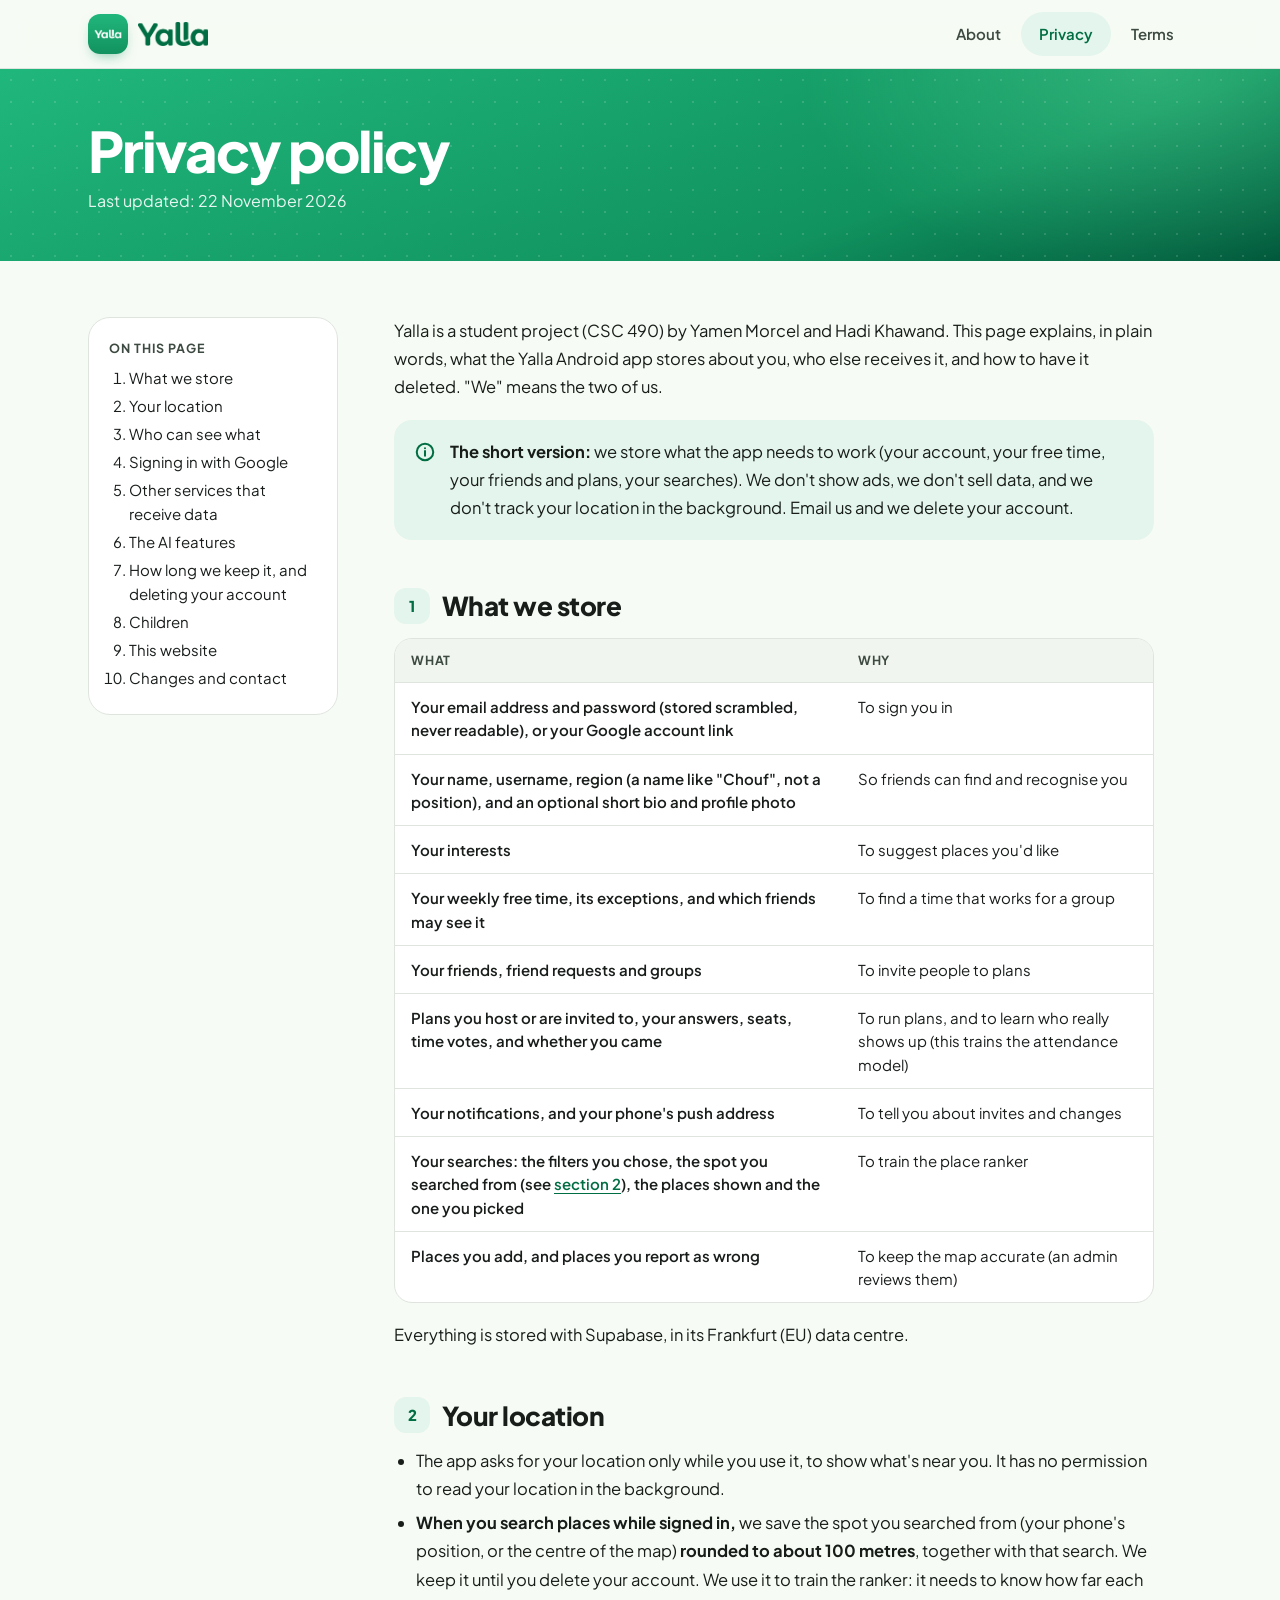
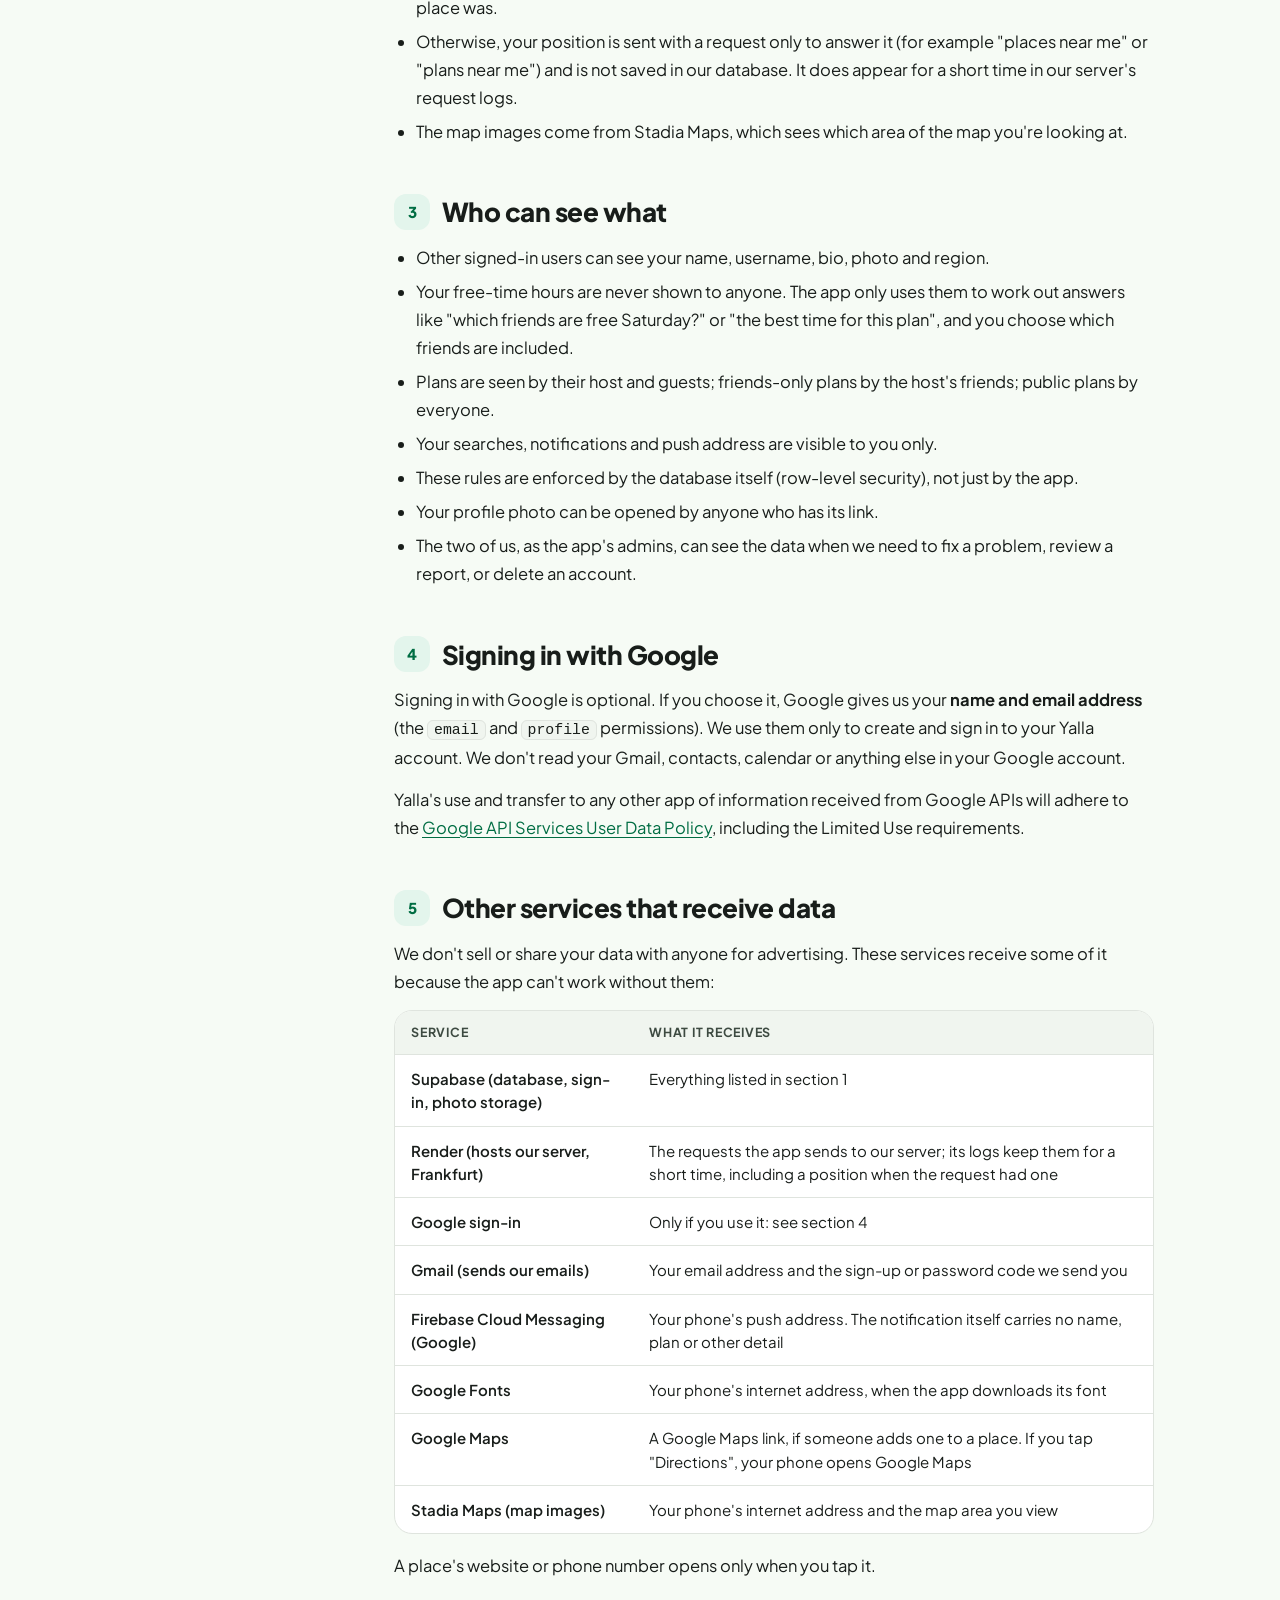
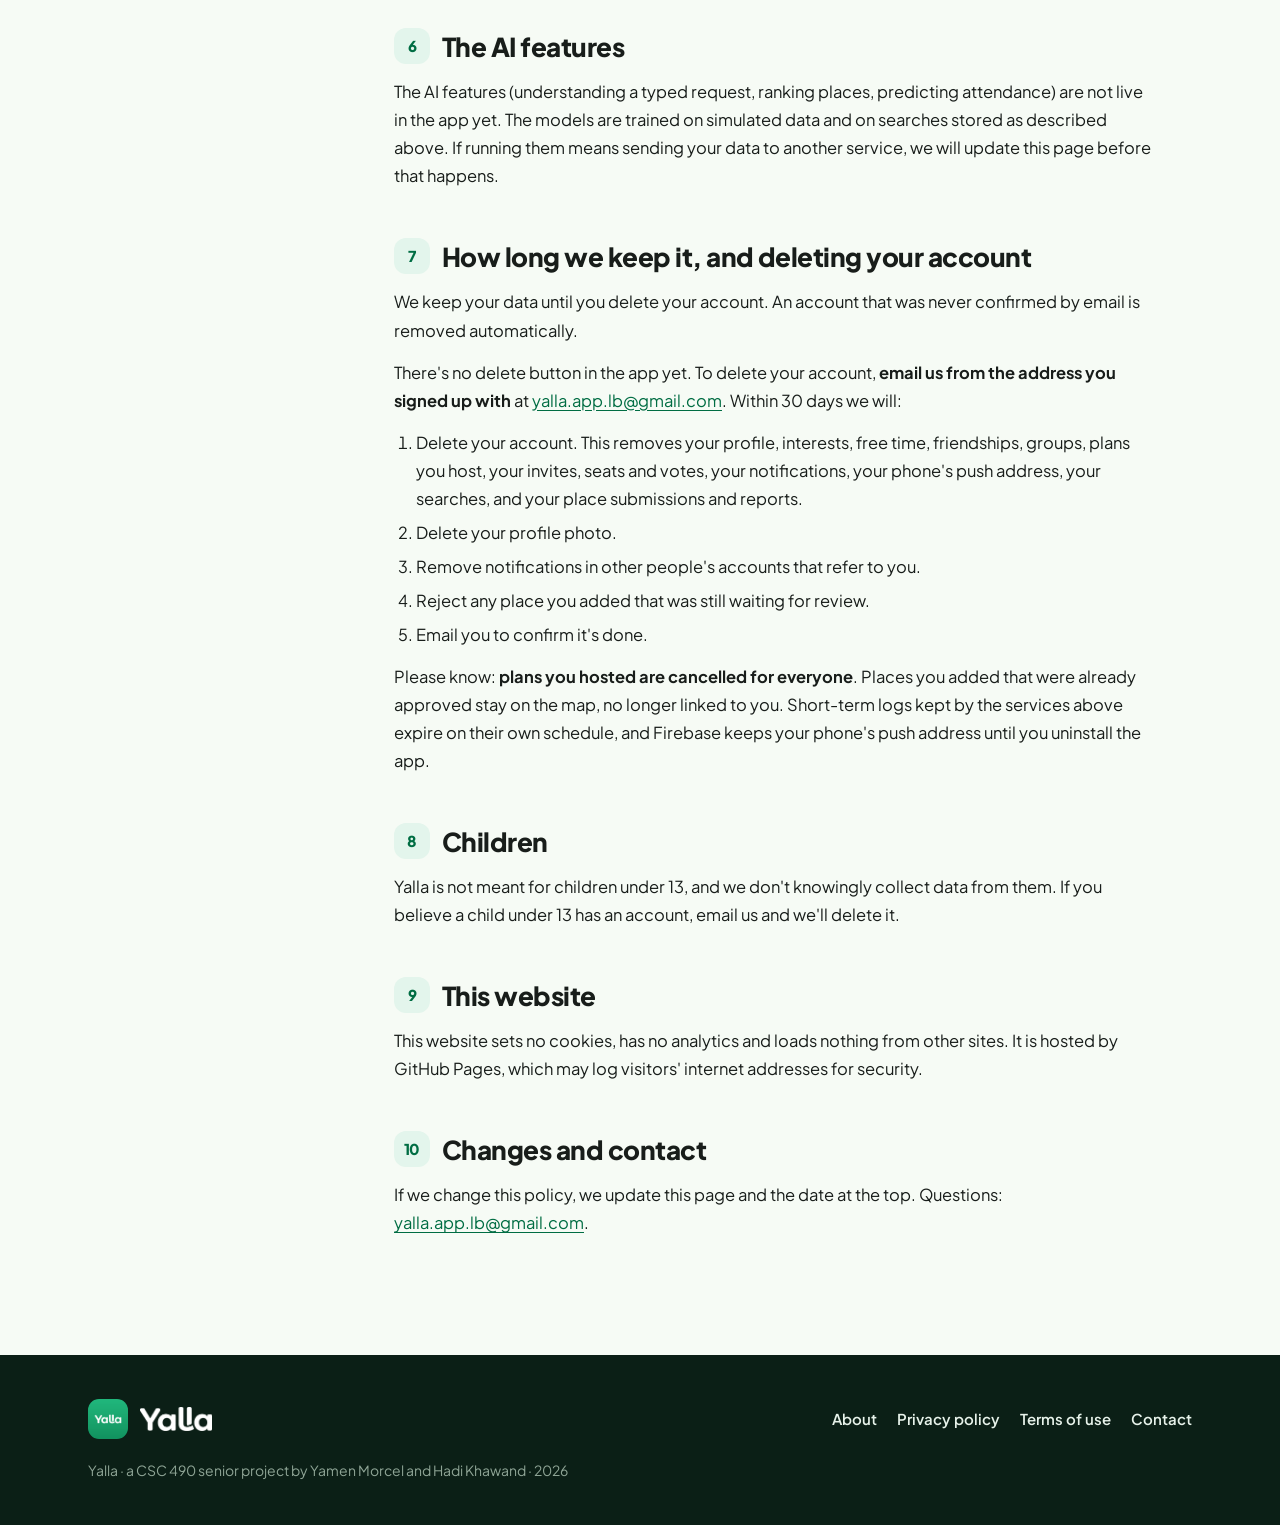
==== privacy.html @ 11d92ff2 "Yalla website: About, Privacy policy, Terms of use Co-Authored-By: Claude Opus 5.5 <noreply@anthropi" ====
<!doctype html>
<html lang="en">
<head>
  <meta charset="utf-8">
  <meta name="viewport" content="width=device-width, initial-scale=1">
  <title>Privacy policy · Yalla</title>
  <meta name="description" content="What the Yalla app stores about you, who else receives it, and how to have it deleted.">
  <meta name="theme-color" content="#11935F">
  <link rel="icon" type="image/png" href="img/favicon.png">
  <link rel="apple-touch-icon" href="img/apple-touch-icon.png">
  <link rel="stylesheet" href="style.css">
</head>
<body>
  <svg width="0" height="0" style="position:absolute" aria-hidden="true">
    <symbol id="i-info" viewBox="0 0 24 24"><circle cx="12" cy="12" r="9"/><path d="M12 11v5"/><path d="M12 8h.01"/></symbol>
  </svg>
  <header class="top">
    <div class="wrap">
      <a class="brand" href="./" aria-label="Yalla home">
        <img src="img/icon-192.png" alt="" width="36" height="36">
        <picture class="wordmark">
          <source srcset="img/wordmark-mint.png" media="(prefers-color-scheme: dark)">
          <img src="img/wordmark-green.png" alt="" width="66" height="22">
        </picture>
      </a>
      <nav aria-label="Pages">
        <a href="./">About</a>
        <a href="privacy.html" aria-current="page">Privacy</a>
        <a href="terms.html">Terms</a>
      </nav>
    </div>
  </header>

  <section class="page-head">
    <div class="wrap">
      <h1>Privacy policy</h1>
      <p>Last updated: 22 November 2026</p>
    </div>
  </section>

  <main class="wrap doc">
    <nav class="toc" aria-label="On this page">
      <b>On this page</b>
      <ol>
        <li><a href="#what">What we store</a></li>
        <li><a href="#location">Your location</a></li>
        <li><a href="#who-sees">Who can see what</a></li>
        <li><a href="#google">Signing in with Google</a></li>
        <li><a href="#others">Other services that receive data</a></li>
        <li><a href="#ai">The AI features</a></li>
        <li><a href="#keep">How long we keep it, and deleting your account</a></li>
        <li><a href="#children">Children</a></li>
        <li><a href="#site">This website</a></li>
        <li><a href="#changes">Changes and contact</a></li>
      </ol>
    </nav>
    <article>

    <p>Yalla is a student project (CSC 490) by Yamen Morcel and Hadi Khawand. This page explains, in plain words, what
      the Yalla Android app stores about you, who else receives it, and how to have it deleted. "We" means the two of us.</p>

    <div class="note">
      <svg class="i" width="22" height="22"><use href="#i-info"/></svg>
      <div><p><strong>The short version:</strong> we store what the app needs to work (your account, your free time, your
        friends and plans, your searches). We don't show ads, we don't sell data, and we don't track your location in the
        background. Email us and we delete your account.</p></div>
    </div>

    <h2 id="what"><span class="n">1</span>What we store</h2>
    <div class="table-wrap">
      <table>
        <thead><tr><th>What</th><th>Why</th></tr></thead>
        <tbody>
          <tr><td>Your email address and password (stored scrambled, never readable), or your Google account link</td><td>To sign you in</td></tr>
          <tr><td>Your name, username, region (a name like "Chouf", not a position), and an optional short bio and profile photo</td><td>So friends can find and recognise you</td></tr>
          <tr><td>Your interests</td><td>To suggest places you'd like</td></tr>
          <tr><td>Your weekly free time, its exceptions, and which friends may see it</td><td>To find a time that works for a group</td></tr>
          <tr><td>Your friends, friend requests and groups</td><td>To invite people to plans</td></tr>
          <tr><td>Plans you host or are invited to, your answers, seats, time votes, and whether you came</td><td>To run plans, and to learn who really shows up (this trains the attendance model)</td></tr>
          <tr><td>Your notifications, and your phone's push address</td><td>To tell you about invites and changes</td></tr>
          <tr><td>Your searches: the filters you chose, the spot you searched from (see <a href="#location">section 2</a>), the places shown and the one you picked</td><td>To train the place ranker</td></tr>
          <tr><td>Places you add, and places you report as wrong</td><td>To keep the map accurate (an admin reviews them)</td></tr>
        </tbody>
      </table>
    </div>
    <p>Everything is stored with Supabase, in its Frankfurt (EU) data centre.</p>

    <h2 id="location"><span class="n">2</span>Your location</h2>
    <ul>
      <li>The app asks for your location only while you use it, to show what's near you. It has no permission to read
        your location in the background.</li>
      <li><strong>When you search places while signed in,</strong> we save the spot you searched from (your phone's
        position, or the centre of the map) <strong>rounded to about 100 metres</strong>, together with that search. We
        keep it until you delete your account. We use it to train the ranker: it needs to know how far each place was.</li>
      <li>Otherwise, your position is sent with a request only to answer it (for example "places near me" or "plans near
        me") and is not saved in our database. It does appear for a short time in our server's request logs.</li>
      <li>The map images come from Stadia Maps, which sees which area of the map you're looking at.</li>
    </ul>

    <h2 id="who-sees"><span class="n">3</span>Who can see what</h2>
    <ul>
      <li>Other signed-in users can see your name, username, bio, photo and region.</li>
      <li>Your free-time hours are never shown to anyone. The app only uses them to work out answers like "which
        friends are free Saturday?" or "the best time for this plan", and you choose which friends are included.</li>
      <li>Plans are seen by their host and guests; friends-only plans by the host's friends; public plans by everyone.</li>
      <li>Your searches, notifications and push address are visible to you only.</li>
      <li>These rules are enforced by the database itself (row-level security), not just by the app.</li>
      <li>Your profile photo can be opened by anyone who has its link.</li>
      <li>The two of us, as the app's admins, can see the data when we need to fix a problem, review a report, or delete an account.</li>
    </ul>

    <h2 id="google"><span class="n">4</span>Signing in with Google</h2>
    <p>Signing in with Google is optional. If you choose it, Google gives us your <strong>name and email
      address</strong> (the <code>email</code> and <code>profile</code> permissions). We use them only to create and
      sign in to your Yalla account. We don't read your Gmail, contacts, calendar or anything else in your Google account.</p>
    <p>Yalla's use and transfer to any other app of information received from Google APIs will adhere to the
      <a href="https://developers.google.com/terms/api-services-user-data-policy" rel="noopener">Google API Services
      User Data Policy</a>, including the Limited Use requirements.</p>

    <h2 id="others"><span class="n">5</span>Other services that receive data</h2>
    <p>We don't sell or share your data with anyone for advertising. These services receive some of it because the app
      can't work without them:</p>
    <div class="table-wrap">
      <table>
        <thead><tr><th>Service</th><th>What it receives</th></tr></thead>
        <tbody>
          <tr><td>Supabase (database, sign-in, photo storage)</td><td>Everything listed in section 1</td></tr>
          <tr><td>Render (hosts our server, Frankfurt)</td><td>The requests the app sends to our server; its logs keep them for a short time, including a position when the request had one</td></tr>
          <tr><td>Google sign-in</td><td>Only if you use it: see section 4</td></tr>
          <tr><td>Gmail (sends our emails)</td><td>Your email address and the sign-up or password code we send you</td></tr>
          <tr><td>Firebase Cloud Messaging (Google)</td><td>Your phone's push address. The notification itself carries no name, plan or other detail</td></tr>
          <tr><td>Google Fonts</td><td>Your phone's internet address, when the app downloads its font</td></tr>
          <tr><td>Google Maps</td><td>A Google Maps link, if someone adds one to a place. If you tap "Directions", your phone opens Google Maps</td></tr>
          <tr><td>Stadia Maps (map images)</td><td>Your phone's internet address and the map area you view</td></tr>
        </tbody>
      </table>
    </div>
    <p>A place's website or phone number opens only when you tap it.</p>

    <h2 id="ai"><span class="n">6</span>The AI features</h2>
    <p>The AI features (understanding a typed request, ranking places, predicting attendance) are not live in the app
      yet. The models are trained on simulated data and on searches stored as described above. If running them means
      sending your data to another service, we will update this page before that happens.</p>

    <h2 id="keep"><span class="n">7</span>How long we keep it, and deleting your account</h2>
    <p>We keep your data until you delete your account. An account that was never confirmed by email is removed
      automatically.</p>
    <p>There's no delete button in the app yet. To delete your account, <strong>email us from the address you signed up
      with</strong> at <a href="mailto:yalla.app.lb@gmail.com">yalla.app.lb@gmail.com</a>. Within 30 days we will:</p>
    <ol>
      <li>Delete your account. This removes your profile, interests, free time, friendships, groups, plans you host,
        your invites, seats and votes, your notifications, your phone's push address, your searches, and your place
        submissions and reports.</li>
      <li>Delete your profile photo.</li>
      <li>Remove notifications in other people's accounts that refer to you.</li>
      <li>Reject any place you added that was still waiting for review.</li>
      <li>Email you to confirm it's done.</li>
    </ol>
    <p>Please know: <strong>plans you hosted are cancelled for everyone</strong>. Places you added that were already
      approved stay on the map, no longer linked to you. Short-term logs kept by the services above expire on their own
      schedule, and Firebase keeps your phone's push address until you uninstall the app.</p>

    <h2 id="children"><span class="n">8</span>Children</h2>
    <p>Yalla is not meant for children under 13, and we don't knowingly collect data from them. If you believe a child
      under 13 has an account, email us and we'll delete it.</p>

    <h2 id="site"><span class="n">9</span>This website</h2>
    <p>This website sets no cookies, has no analytics and loads nothing from other sites. It is hosted by GitHub Pages,
      which may log visitors' internet addresses for security.</p>

    <h2 id="changes"><span class="n">10</span>Changes and contact</h2>
    <p>If we change this policy, we update this page and the date at the top. Questions: <a
      href="mailto:yalla.app.lb@gmail.com">yalla.app.lb@gmail.com</a>.</p>
    </article>
  </main>

  <footer>
    <div class="wrap">
      <div class="foot-brand">
        <img src="img/icon-192.png" alt="" width="40" height="40">
        <img class="wordmark" src="img/wordmark.png" alt="" width="72" height="24">
      </div>
      <nav aria-label="Footer">
        <a href="./">About</a>
        <a href="privacy.html">Privacy policy</a>
        <a href="terms.html">Terms of use</a>
        <a href="mailto:yalla.app.lb@gmail.com">Contact</a>
      </nav>
      <small>Yalla · a CSC 490 senior project by Yamen Morcel and Hadi Khawand · 2026</small>
    </div>
  </footer>
</body>
</html>
---- style.css ----
/* Yalla's website. One stylesheet for About, Privacy and Terms.
   Colours: the app's YallaPalette (frontend/lib/core/theme/yalla_colors.dart) and the logo's gradient.
   Font: Plus Jakarta Sans, the app's font, served from this site (fonts/, OFL licence). Nothing loads from other sites. */

@font-face {
  font-family: "Plus Jakarta Sans";
  src: url(fonts/plus-jakarta-sans.woff2) format("woff2");
  font-weight: 200 800;
  font-style: normal;
  font-display: swap;
}

:root {
  --brand-a: #20B77C; --brand-b: #11935F; --brand-deep: #00573A; --mint: #7DFAB6;

  --bg: #F6FBF5; --surface: #FFFFFF; --raised: #FFFFFF; --low: #F0F5EF;
  --text: #181D1A; --muted: #3D4A41; --border: #DFE4DE;
  --primary: #006D43; --accent: #006D43; --soft: #E3F5EC; --link: #006D43;
  --btn: #006D43; --btn-text: #FFFFFF; --focus: #006D43;
  --free: #1DAA6E; --busy: #EEF2ED;
  --band: #0B3B27; --band-text: #F1FBF5; --band-muted: #C4E6D3; --band-card: #114A32; --band-line: #1F6346;
  --header-bg: rgba(246, 251, 245, 0.85);
  --shadow: 0 30px 60px -30px rgba(0, 77, 47, .40), 0 8px 20px -12px rgba(0, 77, 47, .18);
  --map: #E6F1E7; --road: #FFFFFF; --road2: #F3F8F2; --sea: #CBE7F0; --park: #C9EBD3;
  color-scheme: light;
}

@media (prefers-color-scheme: dark) {
  :root {
    --bg: #0F1512; --surface: #1A211D; --raised: #202924; --low: #161D19;
    --text: #DFE4DE; --muted: #BDCABF; --border: #3D4A41;
    --primary: #17905A; --accent: #9FF2C4; --soft: #1C3328; --link: #9FF2C4;
    --btn: #9FF2C4; --btn-text: #0F1512; --focus: #9FF2C4;
    --free: #17905A; --busy: #252F29;
    --band: #142019; --band-text: #E8F3EC; --band-muted: #BDCABF; --band-card: #1A211D; --band-line: #3D4A41;
    --header-bg: rgba(15, 21, 18, 0.85);
    --shadow: 0 30px 60px -30px rgba(0, 0, 0, .7), 0 0 0 1px #3D4A41;
    --map: #17211C; --road: #26332C; --road2: #1D2822; --sea: #11303A; --park: #1B3A2A;
    color-scheme: dark;
  }
}

/* ---------- base ---------- */
* { box-sizing: border-box; }
html { -webkit-text-size-adjust: 100%; scroll-behavior: smooth; scroll-padding-top: 84px; }
@media (prefers-reduced-motion: reduce) { html { scroll-behavior: auto; } }
body {
  margin: 0; background: var(--bg); color: var(--text); overflow-x: hidden;
  font: 16px/1.6 "Plus Jakarta Sans", ui-sans-serif, system-ui, -apple-system, "Segoe UI", Roboto, sans-serif;
  -webkit-font-smoothing: antialiased; overflow-wrap: break-word;
}
h1, h2, h3, p, ul, ol { margin: 0; }
a { color: var(--link); text-underline-offset: 3px; }
:focus-visible { outline: 3px solid var(--focus); outline-offset: 3px; border-radius: 10px; }
img { max-width: 100%; }
svg { flex-shrink: 0; }
.i { fill: none; stroke: currentColor; stroke-width: 2.2; stroke-linecap: round; stroke-linejoin: round; }

.wrap { width: 100%; max-width: 1200px; margin: 0 auto; padding: 0 20px; }
@media (min-width: 860px) { .wrap { padding: 0 48px; } }

.eyebrow { display: inline-flex; align-items: center; gap: 8px; font-size: 13px; font-weight: 700; letter-spacing: .08em; text-transform: uppercase; color: var(--accent); }
.eyebrow .dot { width: 8px; height: 8px; border-radius: 50%; background: currentColor; }
.h2 { font-size: 32px; line-height: 1.08; font-weight: 800; letter-spacing: -.025em; text-wrap: balance; }
.sub { font-size: 17px; color: var(--muted); max-width: 640px; }
.sec { padding: 72px 0; }
.sec.flush { padding-top: 0; }
.sec-head { display: flex; flex-direction: column; gap: 14px; margin-bottom: 36px; }
@media (min-width: 860px) {
  .h2 { font-size: 52px; }
  .sub { font-size: 19px; }
  .sec { padding: 104px 0; }
  .sec-head { margin-bottom: 48px; }
}

/* avatars (the app's avatar colours) */
.av { width: 30px; height: 30px; border-radius: 50%; display: grid; place-items: center; font-size: 11px; font-weight: 800; color: #FFFFFF; flex: none; }
.a1 { background: #B4532A; } .a2 { background: #2F5FC4; } .a3 { background: #0E7C7B; }
.a4 { background: #6D3FD0; } .a5 { background: #A33D6E; } .a6 { background: #835500; } .a7 { background: #006D43; }
.stack { display: flex; }
.stack .av { margin-left: -8px; border: 2px solid var(--raised); }
.stack .av:first-child { margin-left: 0; }

/* ---------- header ---------- */
.top {
  position: sticky; top: 0; z-index: 20; background: var(--header-bg);
  -webkit-backdrop-filter: saturate(1.6) blur(14px); backdrop-filter: saturate(1.6) blur(14px);
  border-bottom: 1px solid var(--border);
}
.top .wrap { display: flex; align-items: center; justify-content: space-between; gap: 12px; height: 68px; }
.brand { display: flex; align-items: center; gap: 10px; text-decoration: none; color: var(--text); }
.brand > img { width: 40px; height: 40px; border-radius: 12px; box-shadow: 0 6px 14px -6px rgba(17, 147, 95, .6); }
.wordmark { display: block; line-height: 0; }
.wordmark img { display: block; width: 70px; height: auto; }
.top nav { display: flex; gap: 2px; }
.top nav a {
  display: inline-flex; align-items: center; min-height: 44px; padding: 0 12px; border-radius: 999px;
  font-size: 15px; font-weight: 600; text-decoration: none; color: var(--muted);
}
.top nav a:hover { background: var(--soft); color: var(--text); }
.top nav a[aria-current="page"] { background: var(--soft); color: var(--accent); }
@media (min-width: 860px) { .top nav a { padding: 0 18px; } }
@media (max-width: 350px) { .top .wordmark { display: none; } }

/* ---------- buttons ---------- */
.btn {
  display: inline-flex; align-items: center; justify-content: center; gap: 8px; min-height: 52px; padding: 0 24px;
  border-radius: 999px; font-weight: 700; font-size: 16px; text-decoration: none; transition: transform .15s;
}
.btn:hover { transform: translateY(-1px); }
.btn-white { background: #FFFFFF; color: #00512F; box-shadow: 0 10px 24px -10px rgba(0, 30, 18, .6); }
.btn-ghost { color: #FFFFFF; border: 1.5px solid rgba(255, 255, 255, .5); }
.btn-ghost:hover { background: rgba(255, 255, 255, .1); }

/* ---------- hero: the logo's green, with app screens ---------- */
.hero {
  position: relative; overflow: hidden; color: #FFFFFF;
  background:
    radial-gradient(640px 400px at 88% 8%, rgba(125, 250, 182, .28), transparent 70%),
    radial-gradient(560px 440px at 0% 100%, rgba(0, 60, 38, .45), transparent 70%),
    linear-gradient(160deg, var(--brand-a), var(--brand-b) 58%, var(--brand-deep));
}
.hero::before {
  content: ""; position: absolute; inset: 0; pointer-events: none;
  background-image: radial-gradient(rgba(255, 255, 255, .16) 1.2px, transparent 1.3px); background-size: 22px 22px;
  -webkit-mask-image: linear-gradient(to bottom, #000, transparent 92%); mask-image: linear-gradient(to bottom, #000, transparent 92%);
}
.hero .wrap { position: relative; display: grid; gap: 48px; align-items: center; padding-top: 48px; padding-bottom: 72px; }
.hero-copy { display: flex; flex-direction: column; gap: 22px; align-items: flex-start; min-width: 0; }
.hero-logo { width: min(210px, 56vw); height: auto; filter: drop-shadow(0 6px 16px rgba(0, 40, 24, .25)); }
.chip {
  display: inline-flex; align-items: center; gap: 8px; padding: 6px 14px; border-radius: 999px;
  background: rgba(255, 255, 255, .14); border: 1px solid rgba(255, 255, 255, .24); font-size: 14px; font-weight: 700;
}
.chip i { width: 8px; height: 8px; border-radius: 50%; background: var(--mint); box-shadow: 0 0 0 4px rgba(125, 250, 182, .25); }
.display { font-size: 46px; line-height: 1; font-weight: 800; letter-spacing: -.04em; text-wrap: balance; }
.display em { font-style: normal; color: var(--mint); }
.lede { font-size: 18px; color: rgba(255, 255, 255, .92); max-width: 560px; }
.lede b { color: #FFFFFF; }
.cta { display: flex; flex-wrap: wrap; gap: 12px; }
.fine { font-size: 14px; color: rgba(255, 255, 255, .88); display: flex; flex-wrap: wrap; gap: 6px 16px; }
.fine span { display: inline-flex; align-items: center; gap: 7px; }
.fine i { width: 6px; height: 6px; border-radius: 50%; background: var(--mint); }

.art { position: relative; height: 600px; width: 100%; max-width: 520px; margin: 0 auto; }
.phone {
  position: absolute; width: 262px; aspect-ratio: 390 / 844; border-radius: 40px; background: #0E1310; padding: 9px;
  box-shadow: 0 40px 80px -30px rgba(0, 20, 12, .7), 0 0 0 1px rgba(255, 255, 255, .08);
}
.phone img { display: block; width: 100%; height: 100%; border-radius: 31px; object-fit: cover; object-position: top; }
.phone.front { left: 50%; top: 0; transform: translateX(-38%); z-index: 2; }
.phone.back { left: 50%; top: 50px; transform: translateX(-104%) rotate(-6deg); width: 220px; z-index: 1; }
.float {
  position: absolute; z-index: 3; background: var(--raised); color: var(--text); border: 1px solid var(--border);
  border-radius: 20px; padding: 14px; box-shadow: var(--shadow); display: flex; flex-direction: column; gap: 9px;
}
.f1 { right: -4px; top: 70px; width: 196px; }
.f2 { left: -4px; bottom: 30px; width: 190px; }
.f-t { font-size: 12.5px; font-weight: 800; letter-spacing: -.01em; }
.f-s { font-size: 11.5px; font-weight: 700; color: var(--accent); }
.fr { display: flex; align-items: center; justify-content: space-between; gap: 8px; }
.yes, .no { display: inline-flex; align-items: center; gap: 4px; min-height: 22px; padding: 0 8px; border-radius: 999px; font-size: 11px; font-weight: 800; }
.yes { background: var(--soft); color: var(--accent); }
.no { background: var(--busy); color: var(--muted); }
.vote { display: flex; flex-direction: column; gap: 4px; }
.vote-l { display: flex; justify-content: space-between; font-size: 11.5px; font-weight: 700; }
.vote-l span:last-child { color: var(--muted); }
.bar { height: 8px; border-radius: 4px; background: var(--busy); overflow: hidden; }
.bar b { display: block; height: 100%; border-radius: 4px; background: var(--free); }
.bar.lo b { background: var(--muted); opacity: .45; }
.bob { animation: bob 5s ease-in-out infinite; }
.bob2 { animation: bob 6s ease-in-out -2s infinite; }
@keyframes bob { 0%, 100% { transform: translateY(0); } 50% { transform: translateY(-6px); } }
@media (prefers-reduced-motion: reduce) { .bob, .bob2 { animation: none; } }

@media (min-width: 860px) {
  .hero .wrap { grid-template-columns: minmax(0, 1.05fr) minmax(0, .95fr); gap: 40px; padding-top: 72px; padding-bottom: 104px; }
  .display { font-size: 84px; }
  .lede { font-size: 20px; }
  .art { height: 660px; }
  .phone { width: 290px; }
  .phone.back { width: 240px; top: 60px; }
}
@media (max-width: 420px) {
  .art { height: 520px; }
  .phone { width: 226px; }
  .phone.back { width: 186px; }
  .f1 { width: 170px; right: -6px; top: 56px; }
  .f2 { width: 168px; left: -6px; bottom: 16px; }
}

/* ---------- the problem ---------- */
.duo { display: grid; grid-template-columns: minmax(0, 1fr); gap: 20px; align-items: stretch; }
.panel { background: var(--surface); border: 1px solid var(--border); border-radius: 28px; padding: 22px; display: flex; flex-direction: column; gap: 16px; min-width: 0; }
.tag { align-self: flex-start; display: inline-flex; align-items: center; min-height: 28px; padding: 0 12px; border-radius: 999px; font-size: 12.5px; font-weight: 700; background: var(--busy); color: var(--muted); }
.tag.g { background: var(--soft); color: var(--accent); }
.chat { display: flex; flex-direction: column; gap: 8px; }
.bub { max-width: 80%; padding: 9px 14px; border-radius: 18px; border-bottom-left-radius: 6px; font-size: 14.5px; font-weight: 500; background: var(--busy); }
.bub small { display: block; font-size: 11px; font-weight: 700; color: var(--muted); }
.bub.me { align-self: flex-end; background: var(--soft); border-radius: 18px; border-bottom-right-radius: 6px; }
.sys { align-self: center; font-size: 13px; font-weight: 700; color: var(--muted); padding: 8px 14px; border: 1.5px dashed var(--border); border-radius: 999px; margin-top: 6px; text-align: center; }
.who { display: flex; flex-direction: column; gap: 8px; }
.who-h { font-size: 13px; font-weight: 700; color: var(--muted); }
.who-r { display: flex; align-items: center; gap: 10px; padding: 8px 12px; border-radius: 14px; background: var(--low); border: 1px solid var(--border); font-size: 14.5px; font-weight: 600; }
.who-r .yes, .who-r .no { margin-left: auto; font-size: 12px; min-height: 26px; padding: 0 10px; }
.verdict { display: flex; flex-wrap: wrap; align-items: center; justify-content: space-between; gap: 12px; padding: 14px 16px; border-radius: 18px; background: var(--soft); }
.verdict p { font-size: 15px; font-weight: 700; }
.verdict p span { display: block; font-size: 13px; font-weight: 600; color: var(--muted); }
.fake-btn { display: inline-flex; align-items: center; min-height: 40px; padding: 0 16px; border-radius: 999px; background: var(--btn); color: var(--btn-text); font-size: 13.5px; font-weight: 700; }
.vs { display: none; }
@media (min-width: 860px) {
  .duo { grid-template-columns: minmax(0, 1fr) 64px minmax(0, 1fr); gap: 0; }
  .panel { padding: 30px; }
  .vs { display: grid; place-items: center; }
  .vs span { width: 48px; height: 48px; border-radius: 50%; background: var(--surface); border: 1px solid var(--border); display: grid; place-items: center; color: var(--accent); }
}

/* ---------- features, each with an app screen ---------- */
.bento { display: grid; grid-template-columns: minmax(0, 1fr); gap: 20px; }
.card {
  background: var(--surface); border: 1px solid var(--border); border-radius: 28px; padding: 26px 26px 0;
  display: flex; flex-direction: column; gap: 12px; min-width: 0; overflow: hidden;
}
.card h3 { font-size: 22px; line-height: 1.2; font-weight: 800; letter-spacing: -.02em; }
.card p { font-size: 15.5px; color: var(--muted); }
.num { font-size: 13px; font-weight: 800; color: var(--accent); letter-spacing: .04em; }
.chips { display: flex; flex-wrap: wrap; gap: 8px; margin-top: 4px; }
.chip2 { display: inline-flex; align-items: center; gap: 7px; min-height: 32px; padding: 0 12px; border-radius: 999px; border: 1px solid var(--border); background: var(--bg); font-size: 13px; font-weight: 600; }
.chip2 i { width: 10px; height: 10px; border-radius: 50%; }
/* the drawings inside cards 01-04 */
.card { padding-bottom: 26px; }
.viz { margin-top: auto; padding-top: 8px; display: flex; flex-direction: column; gap: 14px; }
.row { display: flex; align-items: center; gap: 8px; }
.row.spread { justify-content: space-between; margin-top: 4px; }
.strip { position: relative; height: 120px; border-radius: 20px; overflow: hidden; background: var(--map); }
.strip svg { position: absolute; inset: 0; width: 100%; height: 100%; }
.m-land { fill: var(--map); } .m-sea { fill: var(--sea); } .m-park { fill: var(--park); }
.m-road { fill: none; stroke: var(--road); stroke-width: 7; stroke-linecap: round; }
.m-road2 { fill: none; stroke: var(--road2); stroke-width: 3.5; stroke-linecap: round; }
.pin-b { stroke: #FFFFFF; stroke-width: 2; } .pin-c { fill: #FFFFFF; }
.c-food { fill: #FF7043; } .c-out { fill: #1DAA6E; } .c-sport { fill: #29B6F6; } .c-fun { fill: #AB47BC; }
.c-cul { fill: #FFA726; } .c-night { fill: #7E57C2; } .c-shop { fill: #EC407A; }
.week { display: grid; grid-template-columns: repeat(7, minmax(0, 1fr)); gap: 5px; }
.wd { font-size: 11px; font-weight: 700; color: var(--muted); text-align: center; }
.wc { height: 20px; border-radius: 5px; background: var(--busy); }
.wc.f { background: var(--free); }
.share { display: flex; flex-direction: column; gap: 8px; }
.tog { display: flex; align-items: center; justify-content: space-between; font-size: 14px; font-weight: 600; padding: 8px 12px; border-radius: 14px; background: var(--bg); border: 1px solid var(--border); }
.tog .av { width: 26px; height: 26px; font-size: 10px; }
.sw { width: 36px; height: 22px; border-radius: 999px; background: var(--free); position: relative; flex: none; }
.sw::after { content: ""; position: absolute; top: 3px; right: 3px; width: 16px; height: 16px; border-radius: 50%; background: #FFFFFF; }
.sw.off { background: var(--border); }
.sw.off::after { right: auto; left: 3px; }
.mini { gap: 10px; }
.mini-h { display: flex; align-items: center; justify-content: space-between; gap: 8px; font-size: 13px; font-weight: 700; }
.mini-h span, .seats-left { color: var(--muted); font-weight: 600; font-size: 12.5px; }
.came { gap: 8px; }
.cr { display: flex; align-items: center; gap: 10px; padding: 8px 12px; border-radius: 14px; background: var(--bg); border: 1px solid var(--border); font-size: 14px; font-weight: 600; }
.cr .st { margin-left: auto; display: inline-flex; align-items: center; gap: 6px; font-size: 12.5px; font-weight: 700; color: var(--accent); }
.cr .st.no { color: var(--muted); }
@media (min-width: 860px) {
  .bento { grid-template-columns: repeat(12, minmax(0, 1fr)); }
  .s7 { grid-column: span 7; } .s5 { grid-column: span 5; }
  .card { padding: 32px; }
}

/* ---------- the AI band ---------- */
.band { background: var(--band); color: var(--band-text); border-radius: 36px; margin: 0 12px; padding: 64px 0; position: relative; overflow: hidden; }
.band::after { content: ""; position: absolute; inset: 0; pointer-events: none; background: radial-gradient(700px 400px at 100% 0%, rgba(32, 183, 124, .22), transparent 70%); }
.band .wrap { position: relative; z-index: 1; }
.band .h2 { color: var(--band-text); }
.band .sub { color: var(--band-muted); }
.band .eyebrow { color: var(--mint); }
.wip { display: inline-flex; align-items: center; gap: 7px; min-height: 28px; padding: 0 12px; border-radius: 999px; font-size: 12.5px; font-weight: 800; background: #FFE6A8; color: #5A3A00; align-self: flex-start; }
.wip::before { content: ""; width: 7px; height: 7px; border-radius: 50%; background: #B26B00; }
.ai-grid { display: grid; grid-template-columns: minmax(0, 1fr); gap: 18px; }
.ai { background: var(--band-card); border: 1px solid var(--band-line); border-radius: 26px; padding: 24px; display: flex; flex-direction: column; gap: 14px; min-width: 0; }
.ai h3 { font-size: 20px; font-weight: 800; letter-spacing: -.015em; }
.ai p { font-size: 15px; color: var(--band-muted); }
.ai .num { color: var(--mint); }
.ai-viz { margin-top: auto; border-radius: 18px; background: rgba(0, 0, 0, .2); padding: 14px; display: flex; flex-direction: column; gap: 10px; }
.q { font-size: 14px; font-weight: 600; padding: 9px 13px; border-radius: 14px; background: #FFFFFF; color: #181D1A; align-self: flex-start; }
.arrow { font-size: 12px; font-weight: 700; color: var(--band-muted); }
.slot { display: inline-flex; align-items: center; gap: 6px; min-height: 28px; padding: 0 10px; border-radius: 8px; font-size: 12.5px; font-weight: 700; background: rgba(125, 250, 182, .14); color: #C9FBDF; border: 1px solid rgba(125, 250, 182, .35); }
.slot em { font-style: normal; font-weight: 600; color: var(--band-muted); }
.rk { display: flex; align-items: center; gap: 10px; font-size: 13.5px; font-weight: 600; }
.rk b { width: 24px; height: 24px; border-radius: 8px; display: grid; place-items: center; font-size: 12px; background: rgba(255, 255, 255, .1); }
.rk:first-child b { background: var(--mint); color: #0B3B27; }
.rk i { width: 9px; height: 9px; border-radius: 50%; margin-left: auto; }
.pr { display: flex; align-items: center; gap: 10px; font-size: 12.5px; font-weight: 700; }
.pr .bar { flex: 1; background: rgba(255, 255, 255, .1); }
.pr .bar b { background: var(--mint); }
.pr .lbl { width: 62px; text-align: right; color: var(--band-muted); }
@media (min-width: 860px) {
  .band { margin: 0 24px; padding: 104px 0; }
  .ai-grid { grid-template-columns: repeat(3, minmax(0, 1fr)); }
}

/* ---------- honest note ---------- */
.honest { display: grid; grid-template-columns: minmax(0, 1fr); gap: 16px; }
.hn { display: flex; gap: 16px; align-items: flex-start; padding: 22px; border-radius: 24px; background: var(--surface); border: 1px solid var(--border); }
.hn-i { width: 44px; height: 44px; border-radius: 14px; display: grid; place-items: center; flex: none; }
.hn-i.r { background: #D8F3E4; color: #0B5A36; }
.hn-i.s { background: #FFEBC7; color: #6E4300; }
.hn-i.n { background: #E7EAE6; color: #3D4A41; }
.hn h3 { font-size: 17px; font-weight: 800; margin-bottom: 4px; }
.hn p { font-size: 15px; color: var(--muted); }
@media (min-width: 860px) { .honest { grid-template-columns: repeat(3, minmax(0, 1fr)); } .hn { flex-direction: column; } }

/* ---------- team ---------- */
.team { display: grid; grid-template-columns: minmax(0, 1fr); gap: 20px; }
.person { background: var(--surface); border: 1px solid var(--border); border-radius: 28px; padding: 26px; display: flex; flex-direction: column; gap: 18px; }
.p-head { display: flex; align-items: center; gap: 16px; }
.p-av { position: relative; width: 64px; height: 76px; flex: none; }
.p-av svg { position: absolute; inset: 0; width: 100%; height: 100%; }
.p-av span { position: absolute; left: 0; right: 0; top: 15px; text-align: center; font-size: 19px; font-weight: 800; color: #FFFFFF; }
.p-name { font-size: 22px; font-weight: 800; letter-spacing: -.02em; line-height: 1.2; }
.p-role { font-size: 14px; font-weight: 700; color: var(--accent); }
.built { list-style: none; padding: 0; display: flex; flex-direction: column; gap: 9px; }
.built li { position: relative; padding-left: 22px; font-size: 15px; color: var(--muted); }
.built li::before { content: ""; position: absolute; left: 2px; top: 8px; width: 9px; height: 9px; border-radius: 50% 50% 50% 0; transform: rotate(-45deg); background: var(--free); }
.p-links { display: flex; flex-wrap: wrap; gap: 10px; padding-top: 16px; border-top: 1px solid var(--border); margin-top: auto; }
.pl { display: inline-flex; align-items: center; gap: 8px; min-height: 44px; padding: 0 16px; border-radius: 999px; border: 1.5px solid var(--border); font-size: 14.5px; font-weight: 700; text-decoration: none; color: var(--text); }
.pl:hover { border-color: var(--primary); background: var(--soft); }
.foot-note { font-size: 14px; color: var(--muted); margin-top: 18px; display: flex; align-items: center; gap: 8px; flex-wrap: wrap; }
.foot-note .wip { min-height: 24px; font-size: 11.5px; }
@media (min-width: 860px) { .team { grid-template-columns: repeat(2, minmax(0, 1fr)); } .person { padding: 34px; } }

/* ---------- contact ---------- */
.contact {
  border-radius: 36px; color: #FFFFFF; padding: 44px 24px; position: relative; overflow: hidden;
  display: flex; flex-direction: column; gap: 18px; align-items: flex-start;
  background: radial-gradient(420px 240px at 100% 0%, rgba(125, 250, 182, .3), transparent 70%), linear-gradient(135deg, var(--brand-a), var(--brand-b) 60%, var(--brand-deep));
}
.contact h2 { font-size: 32px; line-height: 1.08; font-weight: 800; letter-spacing: -.025em; max-width: 600px; position: relative; }
.contact p { font-size: 17px; color: #E3F7EC; max-width: 520px; position: relative; }
.contact .eyebrow { color: var(--mint); position: relative; }
.contact .btn { position: relative; word-break: break-all; }
.contact .pins { position: absolute; right: -20px; bottom: -30px; width: 300px; height: 220px; }
@media (min-width: 860px) {
  .contact { padding: 72px 64px; }
  .contact h2 { font-size: 52px; }
  .contact .pins { width: 460px; height: 340px; right: 20px; bottom: -40px; }
}

/* ---------- document pages (Privacy, Terms) ---------- */
.page-head {
  position: relative; overflow: hidden; color: #FFFFFF; padding: 52px 0 48px;
  background: radial-gradient(500px 300px at 90% 0%, rgba(125, 250, 182, .25), transparent 70%), linear-gradient(160deg, var(--brand-a), var(--brand-b) 70%, var(--brand-deep));
}
.page-head::before { content: ""; position: absolute; inset: 0; background-image: radial-gradient(rgba(255, 255, 255, .14) 1.2px, transparent 1.3px); background-size: 22px 22px; }
.page-head .wrap { position: relative; }
.page-head h1 { margin: 0 0 8px; font-size: clamp(34px, 6vw, 56px); line-height: 1.05; font-weight: 800; letter-spacing: -.035em; }
.page-head p { color: rgba(255, 255, 255, .9); }

.doc { display: grid; gap: 32px; padding-top: 40px; padding-bottom: 80px; }
@media (min-width: 960px) { .doc { grid-template-columns: 250px minmax(0, 1fr); gap: 56px; padding-top: 56px; padding-bottom: 104px; } }
.toc { align-self: start; padding: 20px; border-radius: 22px; background: var(--surface); border: 1px solid var(--border); }
@media (min-width: 960px) { .toc { position: sticky; top: 92px; } }
.toc b { display: block; margin-bottom: 8px; font-size: 12.5px; letter-spacing: .08em; text-transform: uppercase; color: var(--muted); }
.toc ol { padding-left: 20px; font-size: 15px; }
.toc li { margin-bottom: 4px; }
.toc a { color: var(--text); text-decoration: none; }
.toc a:hover { color: var(--link); text-decoration: underline; }
.doc article { min-width: 0; max-width: 760px; font-size: 16.5px; line-height: 1.7; }
.doc article p, .doc article ul, .doc article ol { margin: 0 0 14px; }
.doc article li { margin-bottom: 6px; }
.doc article ul, .doc article ol { padding-left: 22px; }
.doc h2 { display: flex; align-items: center; gap: 12px; margin: 48px 0 14px; font-size: 26px; line-height: 1.2; font-weight: 800; letter-spacing: -.02em; }
.doc h2 .n { display: grid; place-items: center; flex: none; width: 36px; height: 36px; border-radius: 12px; font-size: 15px; background: var(--soft); color: var(--accent); }
.note { display: flex; gap: 14px; align-items: flex-start; padding: 18px 20px; margin: 18px 0; border-radius: 18px; background: var(--soft); }
.note > svg { color: var(--accent); margin-top: 3px; }
.note p { margin: 0 !important; }
code { font-size: .9em; padding: 1px 6px; border-radius: 6px; background: var(--low); border: 1px solid var(--border); }
.table-wrap { overflow-x: auto; margin: 14px 0 18px; border: 1px solid var(--border); border-radius: 18px; background: var(--surface); }
table { border-collapse: collapse; width: 100%; font-size: 15px; line-height: 1.55; }
th, td { text-align: left; vertical-align: top; padding: 12px 16px; border-bottom: 1px solid var(--border); }
tr:last-child td { border-bottom: 0; }
th { background: var(--low); font-size: 12.5px; letter-spacing: .06em; text-transform: uppercase; color: var(--muted); }
td:first-child { font-weight: 600; }

/* ---------- footer ---------- */
footer { background: #0B1F16; color: #B9CCBF; padding: 44px 0; font-size: 15px; }
main.about { padding-bottom: 72px; }
footer .wrap { display: flex; flex-wrap: wrap; gap: 20px; justify-content: space-between; align-items: center; }
.foot-brand { display: flex; align-items: center; gap: 12px; }
.foot-brand > img:first-child { width: 40px; height: 40px; border-radius: 11px; }
.foot-brand img.wordmark { width: 72px; height: auto; }
footer nav { display: flex; flex-wrap: wrap; gap: 8px 20px; }
footer a { color: #E7F2EA; text-decoration: none; font-weight: 600; }
footer a:hover { color: var(--mint); text-decoration: underline; }
footer small { display: block; width: 100%; color: #8FA596; font-size: 14px; }
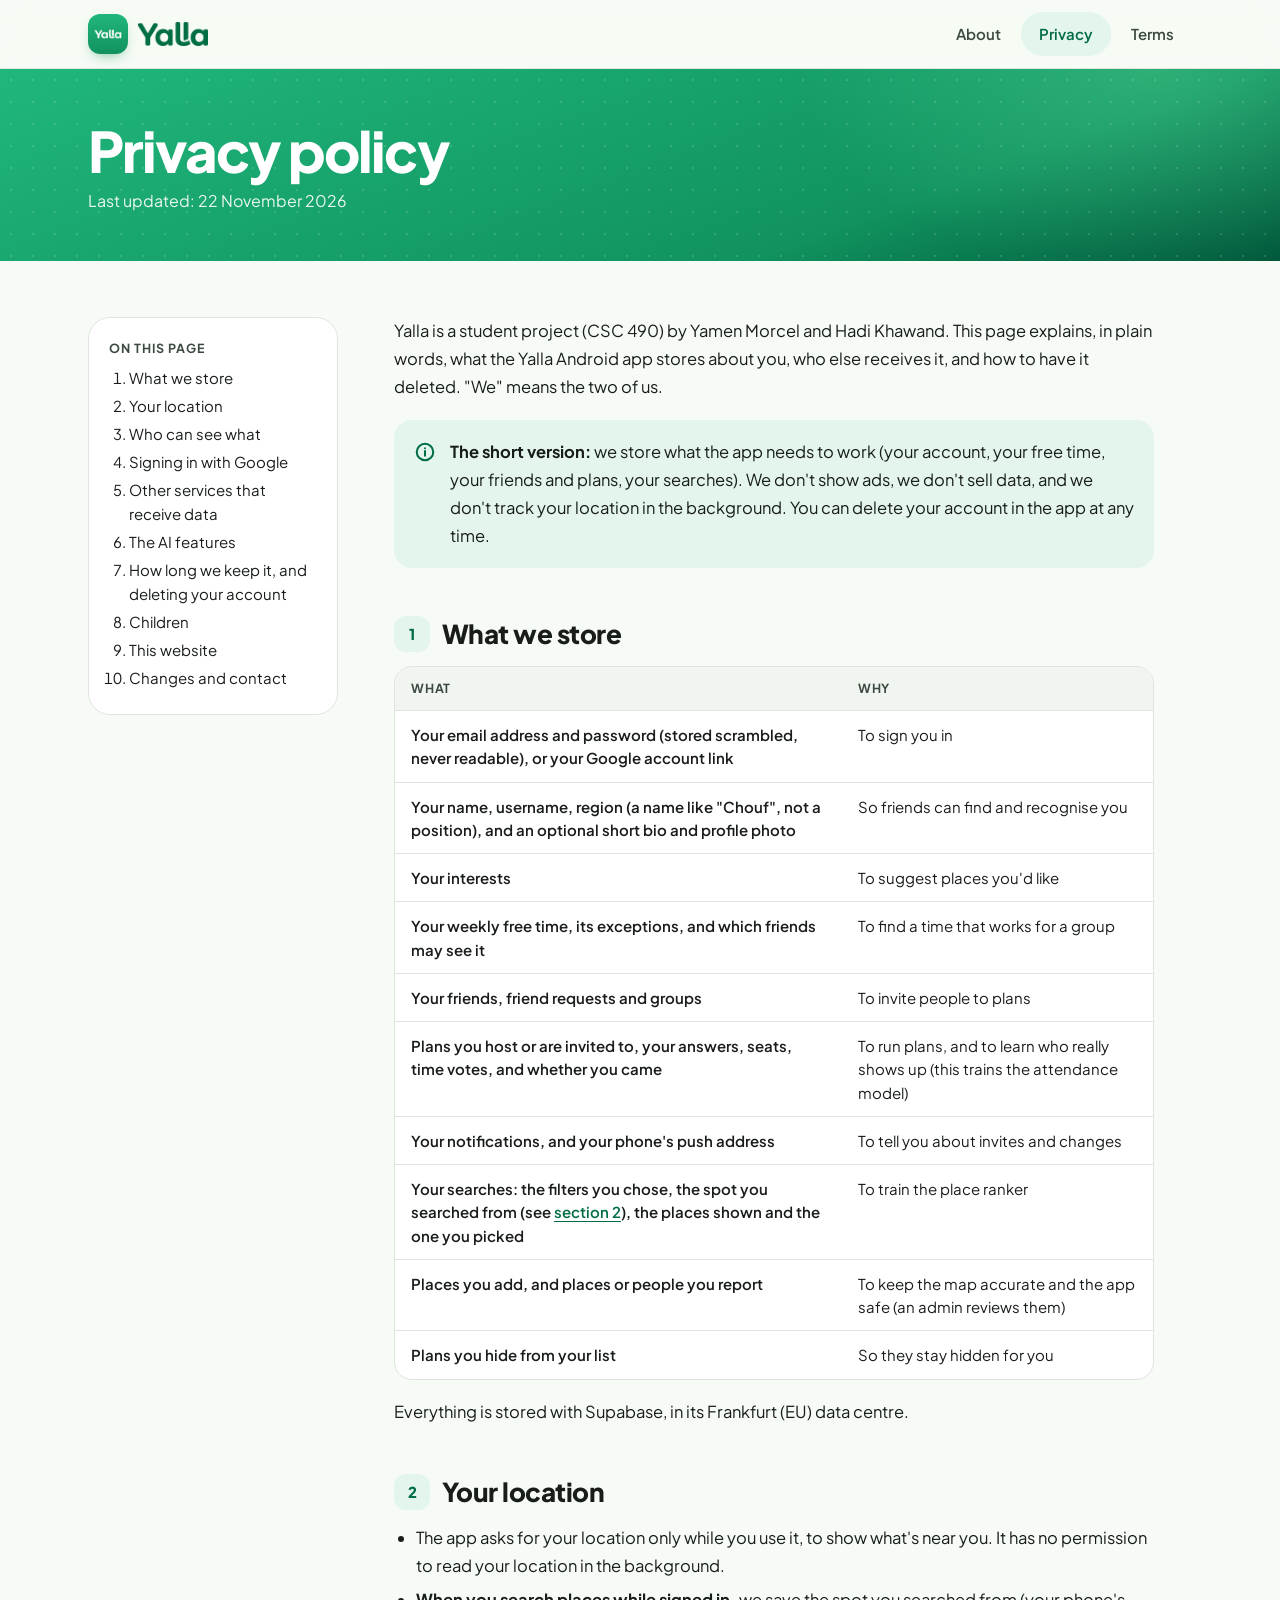
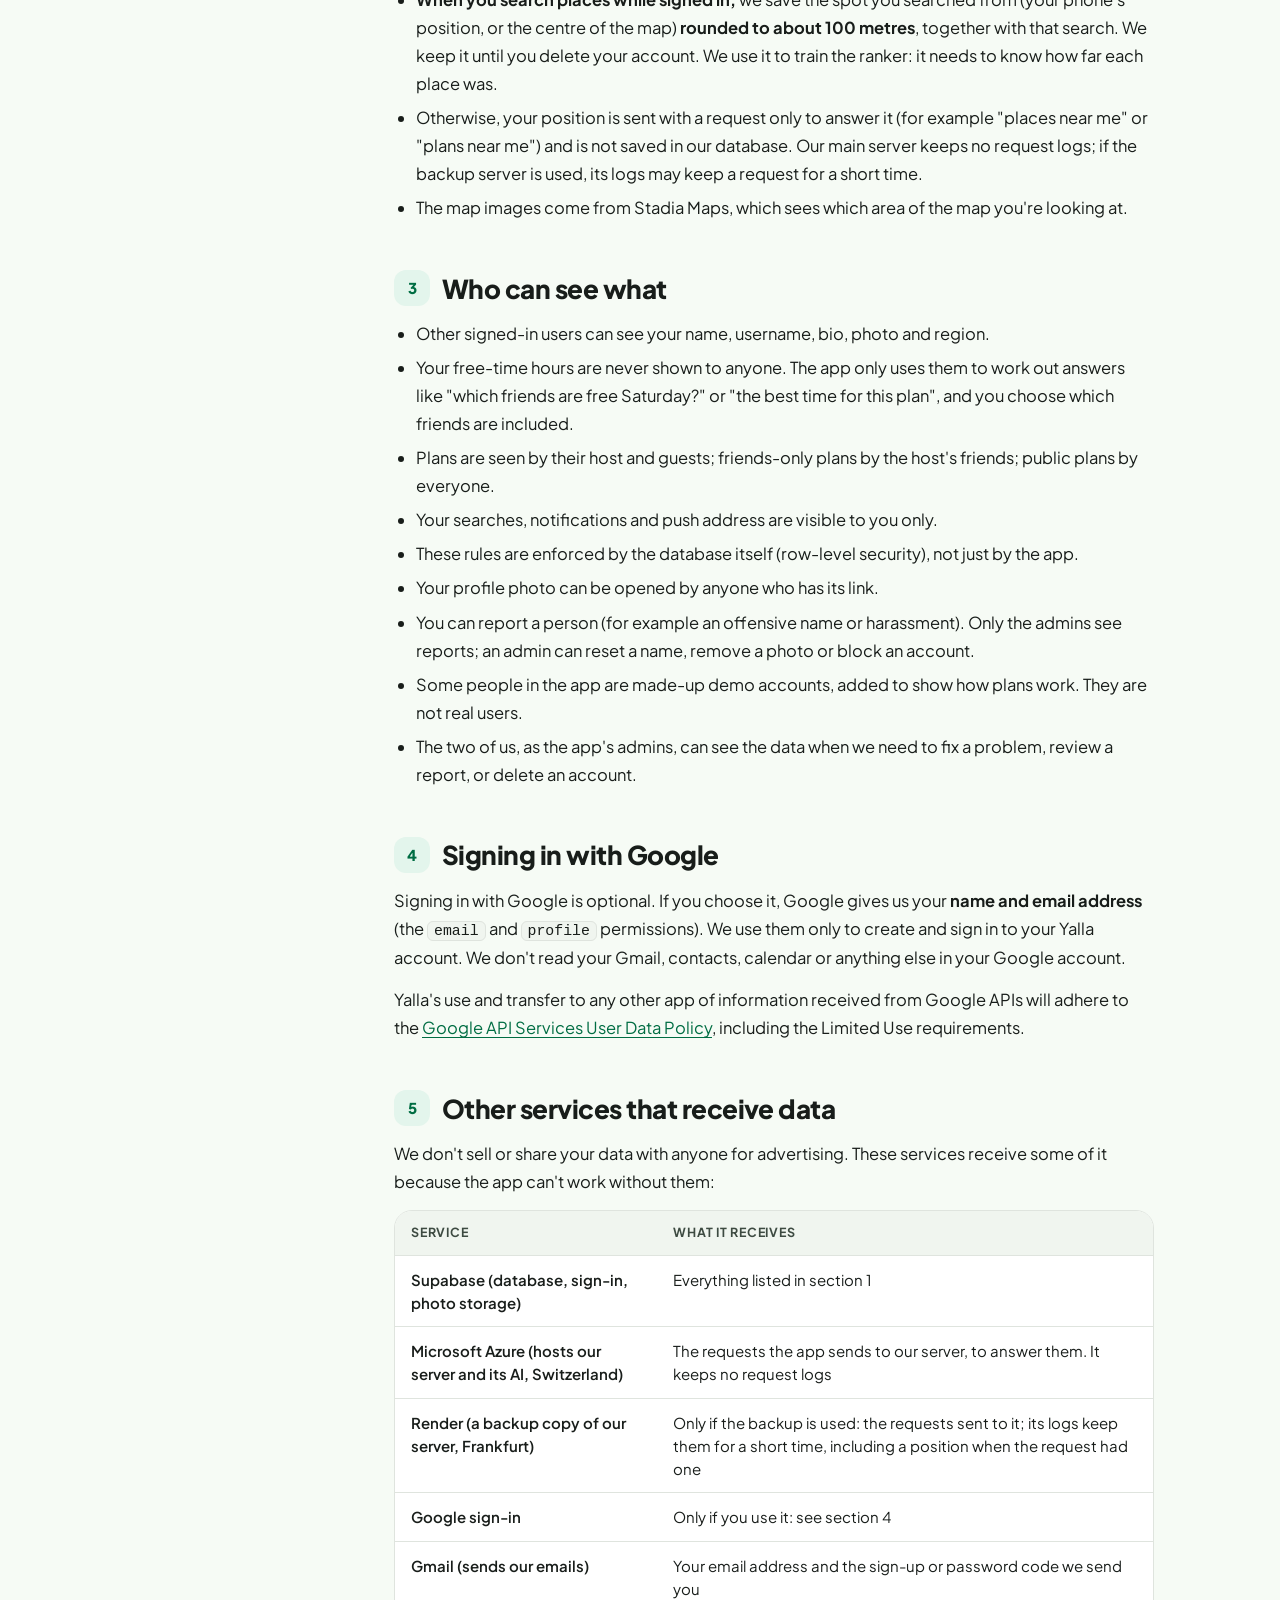
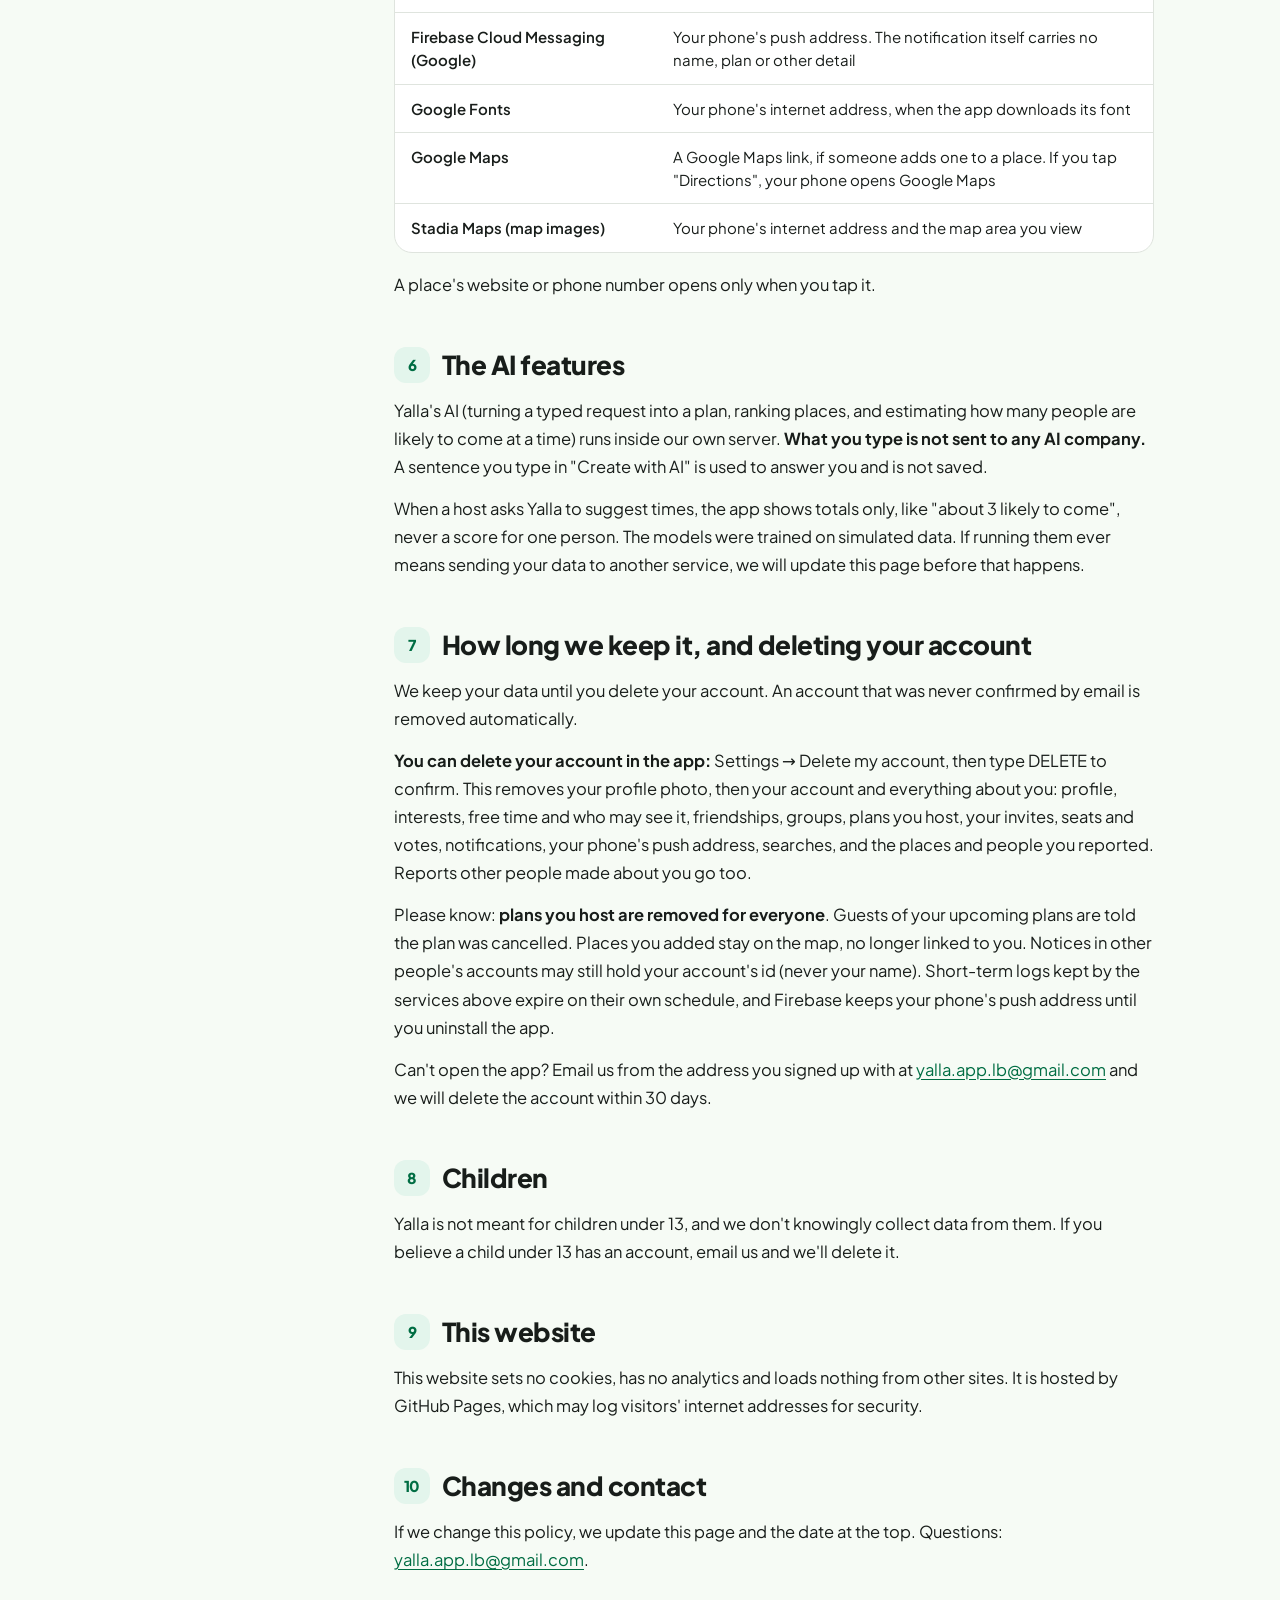
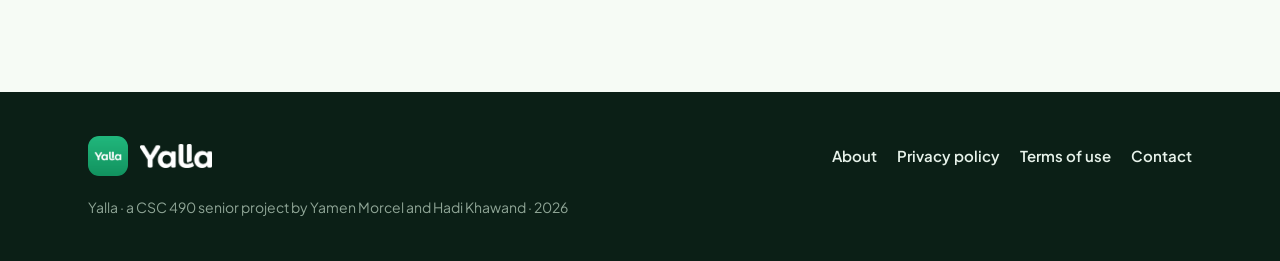
==== commit f52076ad: "Match the live app: Azure hosting, AI live, in-app account deletion, reporting a person, demo accoun" ====
--- a/privacy.html
+++ b/privacy.html
@@ -63,7 +63,7 @@
       <svg class="i" width="22" height="22"><use href="#i-info"/></svg>
       <div><p><strong>The short version:</strong> we store what the app needs to work (your account, your free time, your
         friends and plans, your searches). We don't show ads, we don't sell data, and we don't track your location in the
-        background. Email us and we delete your account.</p></div>
+        background. You can delete your account in the app at any time.</p></div>
     </div>
 
     <h2 id="what"><span class="n">1</span>What we store</h2>
@@ -79,7 +79,8 @@
           <tr><td>Plans you host or are invited to, your answers, seats, time votes, and whether you came</td><td>To run plans, and to learn who really shows up (this trains the attendance model)</td></tr>
           <tr><td>Your notifications, and your phone's push address</td><td>To tell you about invites and changes</td></tr>
           <tr><td>Your searches: the filters you chose, the spot you searched from (see <a href="#location">section 2</a>), the places shown and the one you picked</td><td>To train the place ranker</td></tr>
-          <tr><td>Places you add, and places you report as wrong</td><td>To keep the map accurate (an admin reviews them)</td></tr>
+          <tr><td>Places you add, and places or people you report</td><td>To keep the map accurate and the app safe (an admin reviews them)</td></tr>
+          <tr><td>Plans you hide from your list</td><td>So they stay hidden for you</td></tr>
         </tbody>
       </table>
     </div>
@@ -93,7 +94,8 @@
         position, or the centre of the map) <strong>rounded to about 100 metres</strong>, together with that search. We
         keep it until you delete your account. We use it to train the ranker: it needs to know how far each place was.</li>
       <li>Otherwise, your position is sent with a request only to answer it (for example "places near me" or "plans near
-        me") and is not saved in our database. It does appear for a short time in our server's request logs.</li>
+        me") and is not saved in our database. Our main server keeps no request logs; if the backup server is used, its
+        logs may keep a request for a short time.</li>
       <li>The map images come from Stadia Maps, which sees which area of the map you're looking at.</li>
     </ul>
 
@@ -106,6 +108,9 @@
       <li>Your searches, notifications and push address are visible to you only.</li>
       <li>These rules are enforced by the database itself (row-level security), not just by the app.</li>
       <li>Your profile photo can be opened by anyone who has its link.</li>
+      <li>You can report a person (for example an offensive name or harassment). Only the admins see reports; an admin
+        can reset a name, remove a photo or block an account.</li>
+      <li>Some people in the app are made-up demo accounts, added to show how plans work. They are not real users.</li>
       <li>The two of us, as the app's admins, can see the data when we need to fix a problem, review a report, or delete an account.</li>
     </ul>
 
@@ -125,7 +130,8 @@
         <thead><tr><th>Service</th><th>What it receives</th></tr></thead>
         <tbody>
           <tr><td>Supabase (database, sign-in, photo storage)</td><td>Everything listed in section 1</td></tr>
-          <tr><td>Render (hosts our server, Frankfurt)</td><td>The requests the app sends to our server; its logs keep them for a short time, including a position when the request had one</td></tr>
+          <tr><td>Microsoft Azure (hosts our server and its AI, Switzerland)</td><td>The requests the app sends to our server, to answer them. It keeps no request logs</td></tr>
+          <tr><td>Render (a backup copy of our server, Frankfurt)</td><td>Only if the backup is used: the requests sent to it; its logs keep them for a short time, including a position when the request had one</td></tr>
           <tr><td>Google sign-in</td><td>Only if you use it: see section 4</td></tr>
           <tr><td>Gmail (sends our emails)</td><td>Your email address and the sign-up or password code we send you</td></tr>
           <tr><td>Firebase Cloud Messaging (Google)</td><td>Your phone's push address. The notification itself carries no name, plan or other detail</td></tr>
@@ -138,27 +144,26 @@
     <p>A place's website or phone number opens only when you tap it.</p>
 
     <h2 id="ai"><span class="n">6</span>The AI features</h2>
-    <p>The AI features (understanding a typed request, ranking places, predicting attendance) are not live in the app
-      yet. The models are trained on simulated data and on searches stored as described above. If running them means
-      sending your data to another service, we will update this page before that happens.</p>
+    <p>Yalla's AI (turning a typed request into a plan, ranking places, and estimating how many people are likely to
+      come at a time) runs inside our own server. <strong>What you type is not sent to any AI company.</strong> A sentence
+      you type in "Create with AI" is used to answer you and is not saved.</p>
+    <p>When a host asks Yalla to suggest times, the app shows totals only, like "about 3 likely to come", never a score
+      for one person. The models were trained on simulated data. If running them ever means sending your data to
+      another service, we will update this page before that happens.</p>
 
     <h2 id="keep"><span class="n">7</span>How long we keep it, and deleting your account</h2>
     <p>We keep your data until you delete your account. An account that was never confirmed by email is removed
       automatically.</p>
-    <p>There's no delete button in the app yet. To delete your account, <strong>email us from the address you signed up
-      with</strong> at <a href="mailto:yalla.app.lb@gmail.com">yalla.app.lb@gmail.com</a>. Within 30 days we will:</p>
-    <ol>
-      <li>Delete your account. This removes your profile, interests, free time, friendships, groups, plans you host,
-        your invites, seats and votes, your notifications, your phone's push address, your searches, and your place
-        submissions and reports.</li>
-      <li>Delete your profile photo.</li>
-      <li>Remove notifications in other people's accounts that refer to you.</li>
-      <li>Reject any place you added that was still waiting for review.</li>
-      <li>Email you to confirm it's done.</li>
-    </ol>
-    <p>Please know: <strong>plans you hosted are cancelled for everyone</strong>. Places you added that were already
-      approved stay on the map, no longer linked to you. Short-term logs kept by the services above expire on their own
+    <p><strong>You can delete your account in the app:</strong> Settings → Delete my account, then type DELETE to
+      confirm. This removes your profile photo, then your account and everything about you: profile, interests, free time
+      and who may see it, friendships, groups, plans you host, your invites, seats and votes, notifications, your phone's
+      push address, searches, and the places and people you reported. Reports other people made about you go too.</p>
+    <p>Please know: <strong>plans you host are removed for everyone</strong>. Guests of your upcoming plans are told the
+      plan was cancelled. Places you added stay on the map, no longer linked to you. Notices in other people's accounts
+      may still hold your account's id (never your name). Short-term logs kept by the services above expire on their own
       schedule, and Firebase keeps your phone's push address until you uninstall the app.</p>
+    <p>Can't open the app? Email us from the address you signed up with at
+      <a href="mailto:yalla.app.lb@gmail.com">yalla.app.lb@gmail.com</a> and we will delete the account within 30 days.</p>
 
     <h2 id="children"><span class="n">8</span>Children</h2>
     <p>Yalla is not meant for children under 13, and we don't knowingly collect data from them. If you believe a child
--- a/style.css
+++ b/style.css
@@ -273,6 +273,8 @@
 .band .eyebrow { color: var(--mint); }
 .wip { display: inline-flex; align-items: center; gap: 7px; min-height: 28px; padding: 0 12px; border-radius: 999px; font-size: 12.5px; font-weight: 800; background: #FFE6A8; color: #5A3A00; align-self: flex-start; }
 .wip::before { content: ""; width: 7px; height: 7px; border-radius: 50%; background: #B26B00; }
+.live { display: inline-flex; align-items: center; gap: 7px; min-height: 28px; padding: 0 12px; border-radius: 999px; font-size: 12.5px; font-weight: 800; background: #CFF7E2; color: #0B3B27; align-self: flex-start; }
+.live::before { content: ""; width: 7px; height: 7px; border-radius: 50%; background: #1DAA6E; }
 .ai-grid { display: grid; grid-template-columns: minmax(0, 1fr); gap: 18px; }
 .ai { background: var(--band-card); border: 1px solid var(--band-line); border-radius: 26px; padding: 24px; display: flex; flex-direction: column; gap: 14px; min-width: 0; }
 .ai h3 { font-size: 20px; font-weight: 800; letter-spacing: -.015em; }
